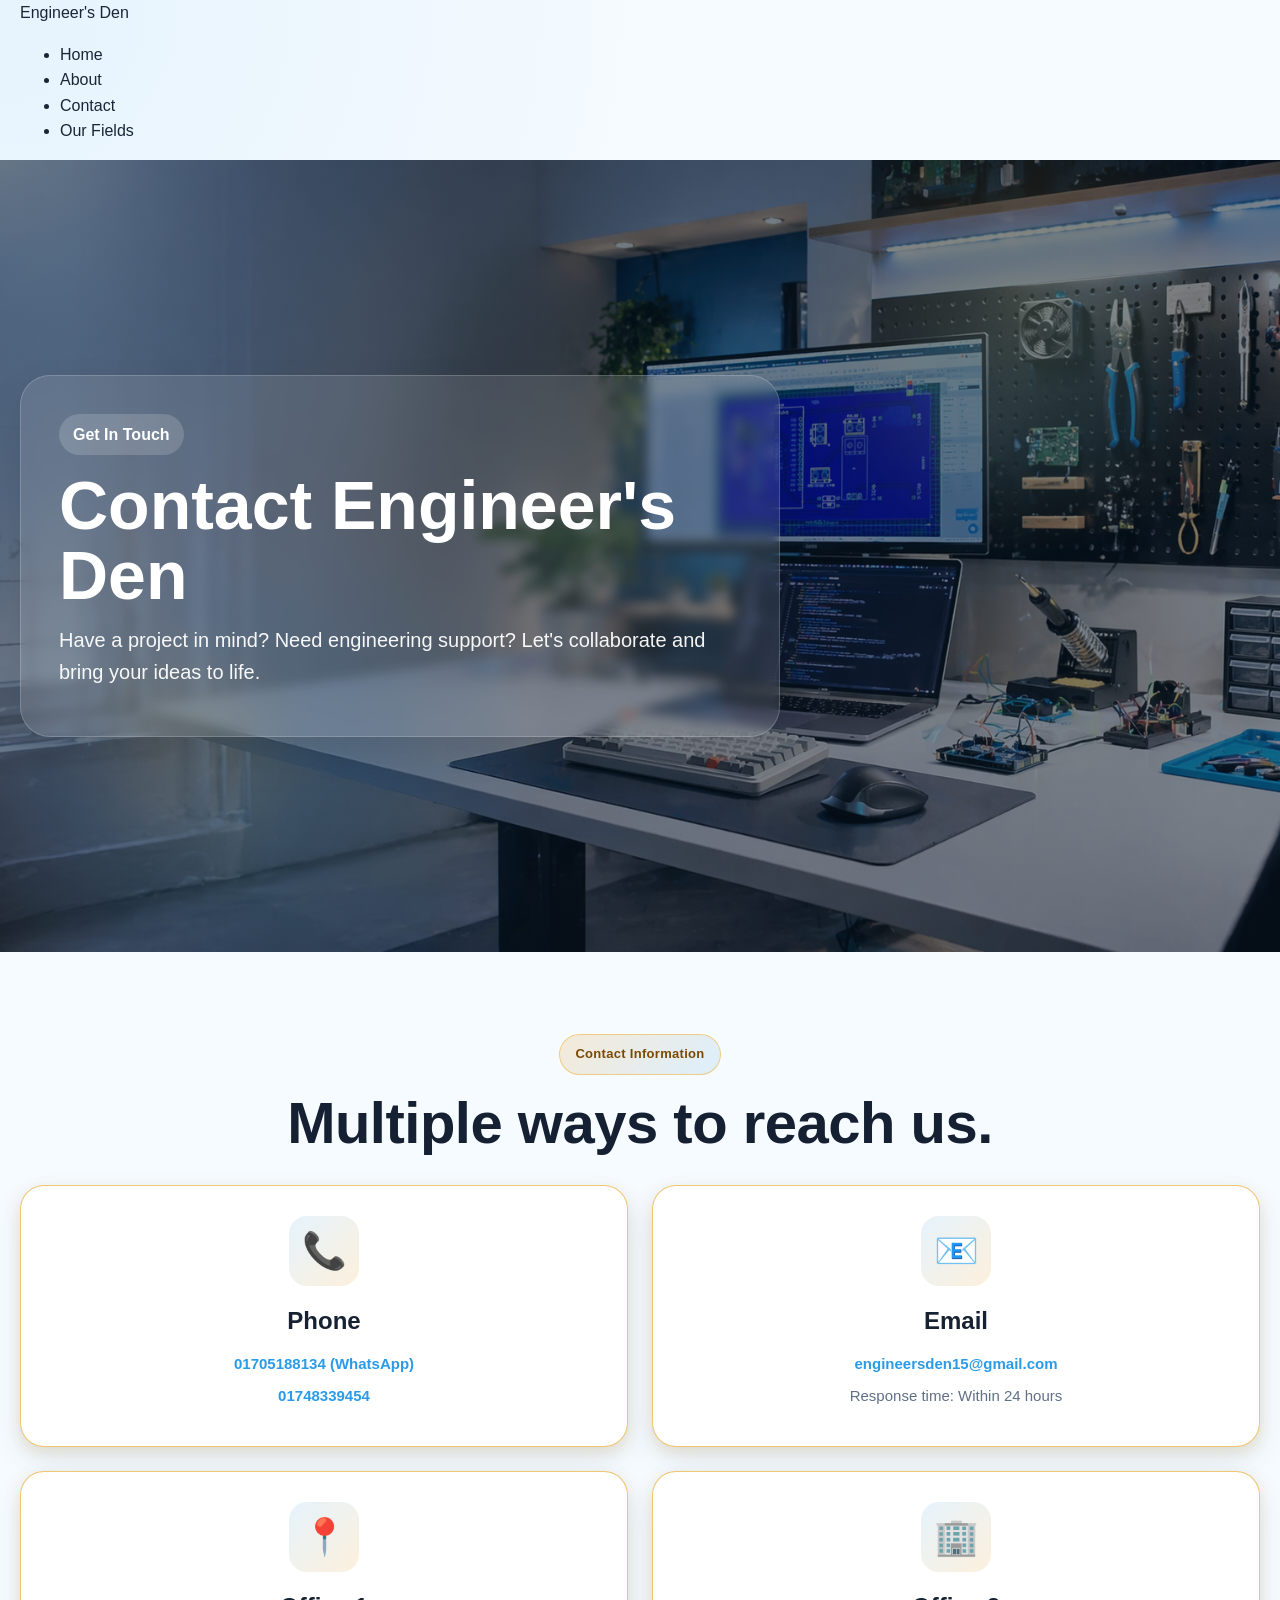
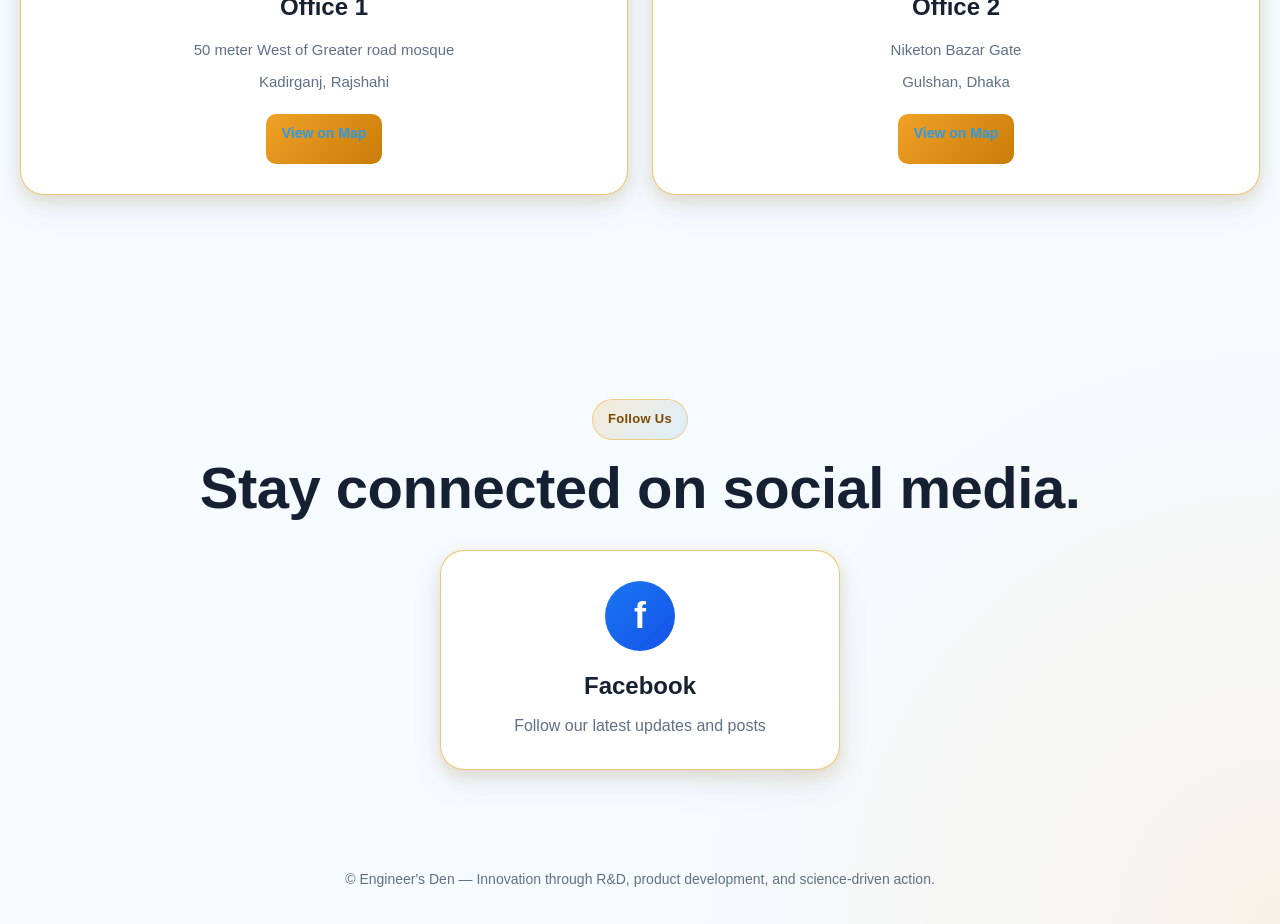
==== projects/contact/index.html @ 690d1295 "Add multi-page site structure with Contact US, Our Fields pages and internal linking" ====
<!DOCTYPE html>
<html lang="en">
<head>
  <meta charset="UTF-8" />
  <meta name="viewport" content="width=device-width, initial-scale=1.0" />
  <title>Contact Us | Engineer's Den</title>
  <meta name="description" content="Get in touch with Engineer's Den. Contact us for project inquiries, collaborations, and partnerships." />
  <link rel="stylesheet" href="../home/style.css" />
  <link rel="stylesheet" href="style.css" />
</head>
<body>

  <nav class="navbar">
    <div class="container navbar-container">
      <div class="nav-brand">
        <a href="../home/index.html">Engineer's Den</a>
      </div>
      <ul class="nav-links">
        <li><a href="../home/index.html">Home</a></li>
        <li><a href="../about/index.html">About</a></li>
        <li><a href="./index.html" class="active">Contact</a></li>
        <li><a href="../fields/index.html">Our Fields</a></li>
      </ul>
    </div>
  </nav>

  <section class="hero contact-hero">
    <div class="hero-overlay"></div>
    <div class="hero-glow hero-glow-1"></div>
    <div class="hero-glow hero-glow-2"></div>

    <div class="container hero-content">
      <div class="hero-box reveal hero-reveal">
        <div class="hero-badge">Get In Touch</div>
        <h1>Contact Engineer's Den</h1>
        <p class="hero-subtitle">
          Have a project in mind? Need engineering support? Let's collaborate and bring your ideas to life.
        </p>
      </div>
    </div>
  </section>

  <section class="section contact-details reveal">
    <div class="container">
      <div class="section-head">
        <div class="badge premium-badge">Contact Information</div>
        <h2 class="section-title premium-title">Multiple ways to reach us.</h2>
      </div>

      <div class="contact-info-grid">
        <div class="contact-info-card card gold-card reveal stagger">
          <div class="contact-icon">📞</div>
          <h3>Phone</h3>
          <p>
            <a href="https://wa.me/8801705188134" target="_blank" rel="noopener noreferrer">01705188134 (WhatsApp)</a>
          </p>
          <p>
            <a href="tel:01748339454">01748339454</a>
          </p>
        </div>

        <div class="contact-info-card card gold-card reveal stagger">
          <div class="contact-icon">📧</div>
          <h3>Email</h3>
          <p>
            <a href="mailto:engineersden15@gmail.com">engineersden15@gmail.com</a>
          </p>
          <p>Response time: Within 24 hours</p>
        </div>

        <div class="contact-info-card card gold-card reveal stagger">
          <div class="contact-icon">📍</div>
          <h3>Office 1</h3>
          <p>50 meter West of Greater road mosque</p>
          <p>Kadirganj, Rajshahi</p>
          <a href="https://maps.app.goo.gl/QsUctiAoa7hXpEz16" target="_blank" rel="noopener noreferrer" class="btn btn-small">View on Map</a>
        </div>

        <div class="contact-info-card card gold-card reveal stagger">
          <div class="contact-icon">🏢</div>
          <h3>Office 2</h3>
          <p>Niketon Bazar Gate</p>
          <p>Gulshan, Dhaka</p>
          <a href="#" class="btn btn-small">View on Map</a>
        </div>
      </div>
    </div>
  </section>

  <section class="section social-section reveal">
    <div class="container">
      <div class="section-head">
        <div class="badge premium-badge">Follow Us</div>
        <h2 class="section-title premium-title">Stay connected on social media.</h2>
      </div>

      <div class="social-links-grid">
        <a href="https://www.facebook.com/profile.php?id=61572656340205" target="_blank" rel="noopener noreferrer" class="social-card card gold-card reveal stagger">
          <div class="social-icon">f</div>
          <h3>Facebook</h3>
          <p>Follow our latest updates and posts</p>
        </a>
      </div>
    </div>
  </section>

  <div class="container">
    <div class="footer-note">
      © Engineer's Den — Innovation through R&D, product development, and science-driven action.
    </div>
  </div>

  <script src="../home/script.js"></script>
  <script src="script.js"></script>
</body>
</html>
---- projects/home/style.css ----
:root{
  --primary:#2a9be8;
  --primary-dark:#0b5fa9;
  --accent:#f0a126;
  --accent-dark:#c97c08;
  --accent-soft:#ffd595;
  --gold-line:#efc36c;
  --gold-shadow:rgba(194,129,19,0.24);
  --text:#1a2536;
  --text-strong:#0f172a;
  --muted:#607086;
  --bg:#f6fbff;
  --card:#ffffff;
  --border:#d9e7f5;
  --shadow:0 14px 34px rgba(25, 73, 124, 0.10);
  --radius:24px;
  --max:1240px;
}

*{box-sizing:border-box}
html{scroll-behavior:smooth}
body{
  margin:0;
  font-family: Arial, Helvetica, sans-serif;
  color:var(--text);
  background:
    radial-gradient(circle at top left, rgba(42,155,232,.08), transparent 25%),
    radial-gradient(circle at bottom right, rgba(240,161,38,.10), transparent 22%),
    var(--bg);
  line-height:1.6;
}

img{max-width:100%;display:block}
a{text-decoration:none;color:inherit}

.container{
  width:min(var(--max), calc(100% - 32px));
  margin:0 auto;
}

.section{
  padding:82px 0;
}

.card{
  background:var(--card);
  border:1px solid var(--border);
  border-radius:var(--radius);
  box-shadow:var(--shadow);
  transition:transform .35s ease, box-shadow .35s ease, border-color .35s ease;
}

.gold-panel{
  border:1.5px solid rgba(239,195,108,.95);
  box-shadow:
    0 18px 42px rgba(25,73,124,.10),
    0 8px 20px var(--gold-shadow);
}

.gold-card{
  border:1.5px solid rgba(239,195,108,.95);
  box-shadow:
    0 14px 32px rgba(25,73,124,.08),
    0 6px 16px rgba(194,129,19,.18);
}

.gold-card:hover,
.gold-panel:hover{
  box-shadow:
    0 20px 44px rgba(25,73,124,.12),
    0 10px 24px rgba(194,129,19,.24);
}

.badge{
  display:inline-block;
  padding:9px 15px;
  border-radius:999px;
  background:rgba(42,155,232,.10);
  color:var(--primary-dark);
  font-weight:700;
  font-size:13px;
  letter-spacing:.3px;
  margin-bottom:16px;
}

.premium-badge{
  background:linear-gradient(135deg, rgba(240,161,38,.18), rgba(42,155,232,.12));
  border:1px solid rgba(239,195,108,.8);
  color:#7b4a00;
}

.section-head,
.center-head{
  text-align:center;
  margin-bottom:30px;
}

.section-title{
  font-size:clamp(38px, 5.3vw, 58px);
  line-height:1.1;
  margin:0 0 14px;
  text-align:center;
  color:var(--text-strong);
  font-weight:800;
  letter-spacing:-.5px;
}

.premium-title{
  color:#152033;
  text-shadow:0 1px 0 rgba(255,255,255,.4);
}

.section-title.left{
  text-align:left;
}

.section-subtitle{
  max-width:820px;
  margin:0 auto;
  color:var(--muted);
  font-size:17px;
  text-align:center;
}

.mt-large{margin-top:46px}

.btn{
  display:inline-flex;
  align-items:center;
  justify-content:center;
  min-height:50px;
  padding:0 22px;
  border-radius:14px;
  font-weight:700;
  transition:transform .28s ease, box-shadow .28s ease, background .28s ease, border-color .28s ease;
}

.btn-primary{
  background:linear-gradient(135deg, var(--accent), var(--accent-dark));
  color:#fff;
  box-shadow:0 12px 24px rgba(240,161,38,.25);
}

.btn-primary:hover,
.btn-outline:hover{
  transform:translateY(-2px);
}

.btn-outline{
  border:2px solid rgba(255,255,255,.72);
  color:#fff;
  background:transparent;
}

.hero{
  position:relative;
  min-height:88vh;
  display:flex;
  align-items:center;
  background:
    linear-gradient(rgba(7,25,41,.55), rgba(7,25,41,.50)),
    url("images/bg1.jpg") center/cover no-repeat;
  overflow:hidden;
}

.hero-overlay{
  position:absolute;
  inset:0;
  background:
    radial-gradient(circle at 80% 20%, rgba(240,161,38,.18), transparent 20%),
    radial-gradient(circle at 20% 80%, rgba(42,155,232,.18), transparent 24%);
}

.hero-glow{
  position:absolute;
  border-radius:50%;
  filter:blur(40px);
  opacity:.55;
  animation:floatGlow 8s ease-in-out infinite;
  pointer-events:none;
}

.hero-glow-1{
  width:240px;
  height:240px;
  background:rgba(42,155,232,.22);
  top:12%;
  right:10%;
}

.hero-glow-2{
  width:180px;
  height:180px;
  background:rgba(240,161,38,.22);
  bottom:14%;
  left:8%;
  animation-delay:1.8s;
}

.hero-content{
  position:relative;
  z-index:2;
}

.hero-box{
  max-width:760px;
  background:rgba(255,255,255,.11);
  backdrop-filter: blur(6px);
  border:1px solid rgba(255,255,255,.18);
  border-radius:30px;
  padding:38px;
  box-shadow:0 20px 40px rgba(0,0,0,.12);
}

.hero-logo{
  width:120px;
  border-radius:18px;
  background:rgba(255,255,255,.96);
  padding:10px;
  margin-bottom:18px;
  animation:softPulse 5s ease-in-out infinite;
}

.hero h1{
  margin:0 0 14px;
  font-size:clamp(40px, 6vw, 68px);
  line-height:1.02;
  color:#fff;
}

.hero-subtitle{
  margin:0 0 10px;
  color:rgba(255,255,255,.95);
  font-size:20px;
  max-width:680px;
}

.hero-tagline{
  margin:0 0 24px;
  color:var(--accent-soft);
  font-weight:700;
  font-size:18px;
}

.hero-actions{
  display:flex;
  flex-wrap:wrap;
  gap:14px;
}

.hero-badge{
  display:inline-block;
  padding:8px 14px;
  border-radius:999px;
  background:rgba(255,255,255,.16);
  color:#fff;
  font-weight:700;
  margin-bottom:16px;
}

.themed-panel{
  position:relative;
  overflow:hidden;
  background:
    linear-gradient(rgba(246,251,255,.93), rgba(246,251,255,.95)),
    url("images/bg2.jpg") center/cover no-repeat;
}

.panel-overlay{
  position:absolute;
  inset:0;
  background:
    radial-gradient(circle at 15% 20%, rgba(240,161,38,.07), transparent 26%),
    radial-gradient(circle at 88% 18%, rgba(42,155,232,.07), transparent 24%);
  pointer-events:none;
}

.themed-panel .container{
  position:relative;
  z-index:1;
}

.cards-grid{
  display:grid;
  grid-template-columns:repeat(3,1fr);
  gap:24px;
}

.feature-card,
.audience-card{
  padding:30px 24px;
  text-align:center;
  background:rgba(255,255,255,.96);
}

.linked-card{
  transition:transform .35s ease, box-shadow .35s ease, border-color .35s ease;
}

.linked-card:hover{
  transform:translateY(-6px);
}

.icon{
  width:60px;
  height:60px;
  border-radius:18px;
  display:flex;
  align-items:center;
  justify-content:center;
  font-size:29px;
  margin:0 auto 16px;
  background:linear-gradient(135deg, rgba(42,155,232,.12), rgba(240,161,38,.16));
  transition:transform .3s ease;
}

.feature-card:hover .icon,
.audience-card:hover .icon,
.why-card:hover .icon{
  transform:scale(1.08) rotate(-4deg);
}

.feature-card h3,
.audience-card h3{
  margin:0 0 10px;
  font-size:26px;
  color:#162132;
}

.feature-card p,
.audience-card p{
  margin:0;
  color:var(--muted);
  text-align:justify;
  font-size:15px;
}

.center-action{
  text-align:center;
  margin-top:30px;
}

.ceo-section{
  position:relative;
  overflow:hidden;
}

.ceo-glitter{
  position:absolute;
  inset:0;
  pointer-events:none;
  background-image:
    radial-gradient(circle, rgba(255,211,132,.6) 0 1px, transparent 1.4px),
    radial-gradient(circle, rgba(255,255,255,.45) 0 1px, transparent 1.6px);
  background-size: 120px 120px, 180px 180px;
  animation:glitterMove 20s linear infinite;
  opacity:.35;
}

.ceo-wrap{
  display:grid;
  grid-template-columns:1.15fr .85fr;
  gap:26px;
  padding:28px;
  align-items:center;
  background:linear-gradient(135deg, #ffffff, #f9fcff);
}

.ceo-title{
  font-size:clamp(40px, 5vw, 58px);
  line-height:1.05;
}

.ceo-message p{
  margin:0 0 14px;
  color:var(--muted);
  text-align:justify;
}

.ceo-sign{
  margin-top:18px;
  padding-top:16px;
  border-top:1px solid rgba(239,195,108,.7);
  color:var(--primary-dark);
}

.fancy-sign strong{
  font-size:22px;
  letter-spacing:.3px;
}

.fancy-sign span{
  display:inline-block;
  margin-top:4px;
  font-weight:700;
}

.fancy-sign em{
  display:inline-block;
  margin-top:6px;
  color:var(--accent-dark);
  font-style:normal;
  font-weight:800;
  font-size:18px;
  letter-spacing:.5px;
}

.ceo-photo-block{
  display:flex;
  justify-content:center;
}

.ceo-photo-block img{
  width:min(100%, 360px);
  border-radius:24px;
  border:1.5px solid rgba(239,195,108,.95);
  background:#fff;
  box-shadow:
    0 18px 42px rgba(25,73,124,.10),
    0 8px 20px rgba(194,129,19,.22);
  transition:transform .35s ease, box-shadow .35s ease;
}

.ceo-photo-block img:hover{
  transform:translateY(-4px);
}

.carousel-wrap{
  position:relative;
  padding:24px 70px;
  overflow:hidden;
  background:linear-gradient(180deg, #ffffff, #fbfdff);
}

.carousel-track{
  display:flex;
  gap:20px;
  overflow-x:auto;
  scroll-behavior:smooth;
  scrollbar-width:none;
}

.carousel-track::-webkit-scrollbar{
  display:none;
}

.carousel-card{
  min-width:320px;
  max-width:320px;
  flex:0 0 320px;
  background:#fff;
  border:1.5px solid rgba(239,195,108,.95);
  border-radius:22px;
  overflow:hidden;
  box-shadow:
    0 14px 32px rgba(25,73,124,.08),
    0 6px 16px rgba(194,129,19,.18);
  transition:transform .35s ease, box-shadow .35s ease;
}

.carousel-card:hover{
  transform:translateY(-6px);
  box-shadow:
    0 20px 40px rgba(25,73,124,.16),
    0 10px 22px rgba(194,129,19,.22);
}

.carousel-card img{
  width:100%;
  height:220px;
  object-fit:cover;
  transition:transform .55s ease;
}

.carousel-card:hover img{
  transform:scale(1.04);
}

.carousel-info{
  padding:18px;
}

.carousel-info h3{
  margin:0;
  font-size:24px;
  text-align:center;
  color:#162132;
}

.carousel-btn{
  position:absolute;
  top:50%;
  transform:translateY(-50%);
  width:46px;
  height:46px;
  border:none;
  border-radius:50%;
  background:linear-gradient(135deg, var(--primary), var(--primary-dark));
  color:#fff;
  font-size:28px;
  cursor:pointer;
  box-shadow:var(--shadow);
  z-index:2;
  transition:transform .25s ease, opacity .25s ease;
}

.carousel-btn:hover{
  transform:translateY(-50%) scale(1.06);
}

.carousel-btn.prev{left:14px}
.carousel-btn.next{right:14px}

.why-grid{
  display:grid;
  grid-template-columns:repeat(4,1fr);
  gap:20px;
}

.why-card{
  padding:26px 22px;
  text-align:center;
  background:linear-gradient(180deg, #ffffff, #fdfcff);
}

.why-card h3{
  margin:0 0 10px;
  font-size:24px;
  color:#162132;
}

.why-card p{
  margin:0;
  color:var(--muted);
}

.trust-wrap{
  display:grid;
  grid-template-columns:1fr 1fr;
  gap:26px;
  padding:28px;
  align-items:center;
  background:linear-gradient(180deg, #ffffff, #fbfdff);
}

.trust-text p{
  margin:0;
  color:var(--muted);
  text-align:justify;
}

.trust-image img{
  border-radius:20px;
  border:1.5px solid rgba(239,195,108,.95);
  background:#fff;
  box-shadow:
    0 18px 42px rgba(25,73,124,.10),
    0 8px 20px rgba(194,129,19,.18);
  transition:transform .35s ease, box-shadow .35s ease;
}

.trust-image img:hover{
  transform:translateY(-4px);
}

.stats-grid{
  display:grid;
  grid-template-columns:repeat(3,1fr);
  gap:20px;
}

.stat-card{
  position:relative;
  padding:26px 20px;
  text-align:center;
  background:linear-gradient(135deg, #ffffff, #f8fbff);
  overflow:hidden;
}

.stat-card::before{
  content:"";
  position:absolute;
  inset:auto auto 0 0;
  width:100%;
  height:4px;
  background:linear-gradient(90deg, var(--accent), var(--primary));
}

.stat-icon{
  width:56px;
  height:56px;
  border-radius:18px;
  margin:0 auto 14px;
  display:flex;
  align-items:center;
  justify-content:center;
  font-size:28px;
  background:linear-gradient(135deg, rgba(240,161,38,.18), rgba(42,155,232,.14));
}

.stat-card .num{
  font-size:44px;
  font-weight:900;
  line-height:1;
  margin-bottom:10px;
  color:#12355b;
}

.stat-card .label{
  font-size:16px;
  font-weight:800;
  color:#20324d;
  line-height:1.35;
}

.contact-wrap{
  display:grid;
  grid-template-columns:1fr 1fr;
  gap:24px;
  align-items:stretch;
}

.contact-card{
  padding:28px;
  background:linear-gradient(180deg, #ffffff, #f8fbff);
}

.office-link{
  display:block;
}

.office-box{
  background:#fffdf8;
  border:1.5px solid rgba(239,195,108,.95);
  border-radius:18px;
  padding:18px;
  margin-top:18px;
  transition:transform .28s ease, box-shadow .28s ease;
}

.office-box:hover{
  transform:translateY(-2px);
  box-shadow:
    0 10px 22px rgba(16,58,100,.08),
    0 6px 16px rgba(194,129,19,.18);
}

.office-box h4{
  margin:0 0 8px;
  font-size:22px;
  text-align:center;
  color:#182235;
}

.office-box p{
  margin:0;
  color:var(--muted);
  text-align:center;
}

.orange-contact{
  padding:28px;
  background:linear-gradient(135deg, #f3a42a, #d98008);
  color:#fff;
  border-radius:24px;
  display:flex;
  flex-direction:column;
  justify-content:center;
}

.contact-main h3{
  margin:0 0 16px;
  font-size:34px;
  text-align:center;
}

.contact-main p{
  margin:0 0 20px;
  color:rgba(255,255,255,.94);
  text-align:center;
}

.contact-lines{
  display:grid;
  gap:12px;
  font-size:18px;
  font-weight:700;
  text-align:center;
}

.contact-lines a{
  color:#fff;
}

.social-row{
  margin-top:14px;
  display:flex;
  justify-content:center;
  align-items:center;
  gap:14px;
}

.fb-link{
  width:46px;
  height:46px;
  border-radius:50%;
  background:#fff;
  color:#1877f2;
  display:flex;
  align-items:center;
  justify-content:center;
  font-size:26px;
  font-weight:700;
  box-shadow:0 8px 18px rgba(0,0,0,0.15);
  transition:transform .25s ease, box-shadow .25s ease;
}

.fb-link:hover{
  transform:translateY(-2px) scale(1.04);
  box-shadow:0 12px 24px rgba(0,0,0,0.18);
}

.footer-note{
  text-align:center;
  color:var(--muted);
  font-size:14px;
  padding:16px 0 34px;
}

.reveal{
  opacity:0;
  transform:translateY(32px);
  transition:opacity .8s ease, transform .8s ease;
}

.reveal.visible{
  opacity:1;
  transform:translateY(0);
}

.hero-reveal{
  opacity:0;
  transform:translateY(22px);
  animation:heroFadeIn 1s ease forwards;
}

.stagger{
  transition-delay:var(--delay, 0s);
}

@keyframes heroFadeIn{
  to{
    opacity:1;
    transform:translateY(0);
  }
}

@keyframes floatGlow{
  0%,100%{
    transform:translate3d(0,0,0) scale(1);
  }
  50%{
    transform:translate3d(0,-14px,0) scale(1.05);
  }
}

@keyframes softPulse{
  0%,100%{
    box-shadow:0 8px 20px rgba(17,139,225,.10);
  }
  50%{
    box-shadow:0 12px 28px rgba(240,161,38,.18);
  }
}

@keyframes glitterMove{
  0%{
    background-position:0 0, 0 0;
  }
  100%{
    background-position:260px 180px, -180px 220px;
  }
}

@media (max-width: 1100px){
  .cards-grid,
  .why-grid,
  .stats-grid{
    grid-template-columns:repeat(2,1fr);
  }

  .ceo-wrap,
  .trust-wrap,
  .contact-wrap{
    grid-template-columns:1fr;
  }
}

@media (max-width: 700px){
  .section{
    padding:58px 0;
  }

  .hero{
    min-height:auto;
    padding:48px 0;
  }

  .hero-box{
    padding:24px;
  }

  .cards-grid,
  .why-grid,
  .stats-grid{
    grid-template-columns:1fr;
  }

  .carousel-wrap{
    padding:24px 18px;
  }

  .carousel-btn{
    display:none;
  }

  .carousel-card{
    min-width:85%;
    flex-basis:85%;
  }

  .section-title.left{
    text-align:center;
  }

  .ceo-title{
    text-align:center;
  }
}
---- projects/contact/style.css ----
.contact-hero {
  background:
    linear-gradient(rgba(7,25,41,.55), rgba(7,25,41,.50)),
    url("../home/images/bg1.jpg") center/cover no-repeat;
}

.contact-info-grid {
  display: grid;
  grid-template-columns: repeat(2, 1fr);
  gap: 24px;
  margin-bottom: 40px;
}

.contact-info-card {
  padding: 30px 24px;
  text-align: center;
}

.contact-icon {
  width: 70px;
  height: 70px;
  border-radius: 18px;
  display: flex;
  align-items: center;
  justify-content: center;
  font-size: 36px;
  margin: 0 auto 16px;
  background: linear-gradient(135deg, rgba(42,155,232,.12), rgba(240,161,38,.16));
}

.contact-info-card h3 {
  margin: 0 0 12px;
  font-size: 24px;
  color: #162132;
}

.contact-info-card p {
  margin: 8px 0;
  color: var(--muted);
  font-size: 15px;
}

.contact-info-card a {
  color: var(--primary);
  font-weight: 600;
  transition: color 0.3s ease;
}

.contact-info-card a:hover {
  color: var(--primary-dark);
}

.btn-small {
  display: inline-block;
  padding: 8px 16px;
  margin-top: 12px;
  background: linear-gradient(135deg, var(--accent), var(--accent-dark));
  color: #fff;
  border-radius: 10px;
  font-size: 14px;
  font-weight: 600;
}

.social-links-grid {
  display: grid;
  grid-template-columns: 1fr;
  max-width: 400px;
  margin: 0 auto;
}

.social-card {
  padding: 30px 24px;
  text-align: center;
  transition: transform 0.35s ease;
}

.social-card:hover {
  transform: translateY(-6px);
}

.social-icon {
  width: 70px;
  height: 70px;
  border-radius: 50%;
  display: flex;
  align-items: center;
  justify-content: center;
  font-size: 36px;
  margin: 0 auto 16px;
  background: linear-gradient(135deg, #1877f2, #1552e8);
  color: #fff;
  font-weight: 700;
}

.social-card h3 {
  margin: 0 0 8px;
  font-size: 24px;
  color: #162132;
}

.social-card p {
  margin: 0;
  color: var(--muted);
}

@media (max-width: 700px) {
  .contact-info-grid {
    grid-template-columns: 1fr;
  }
}
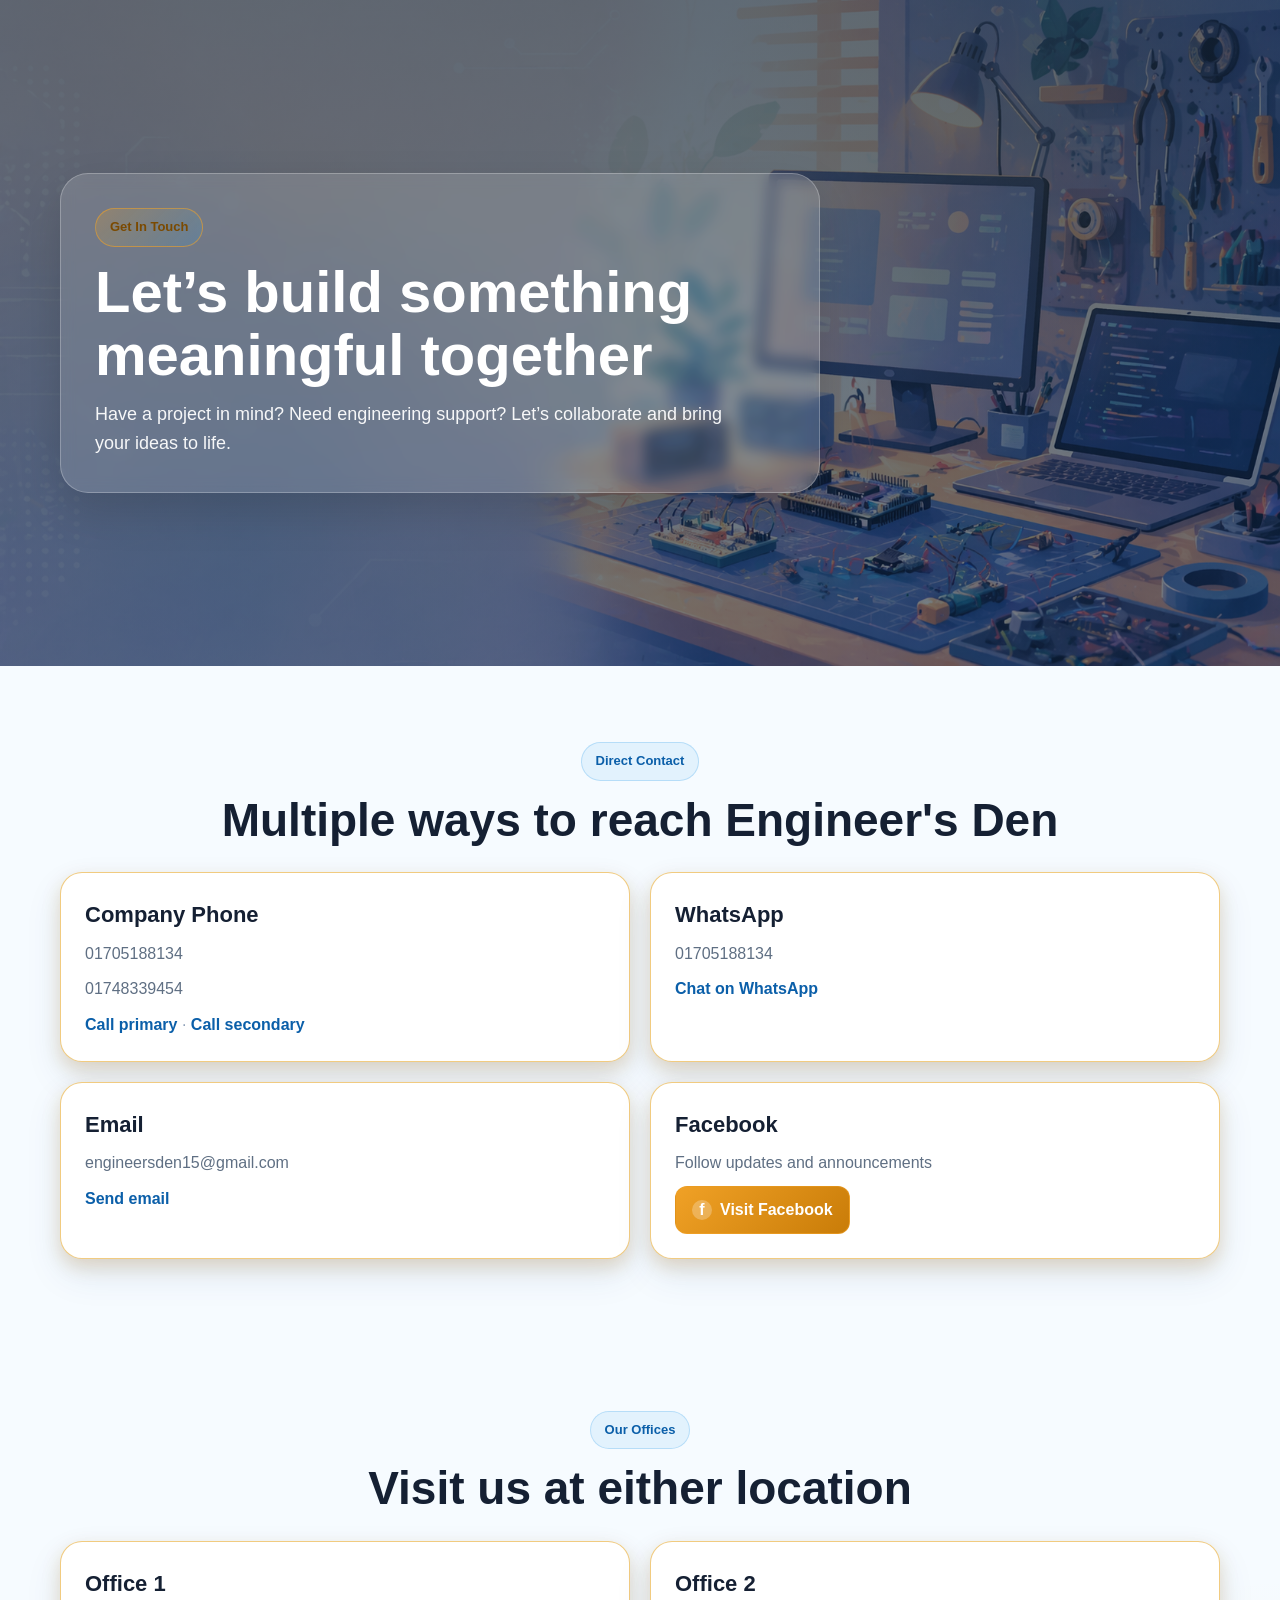
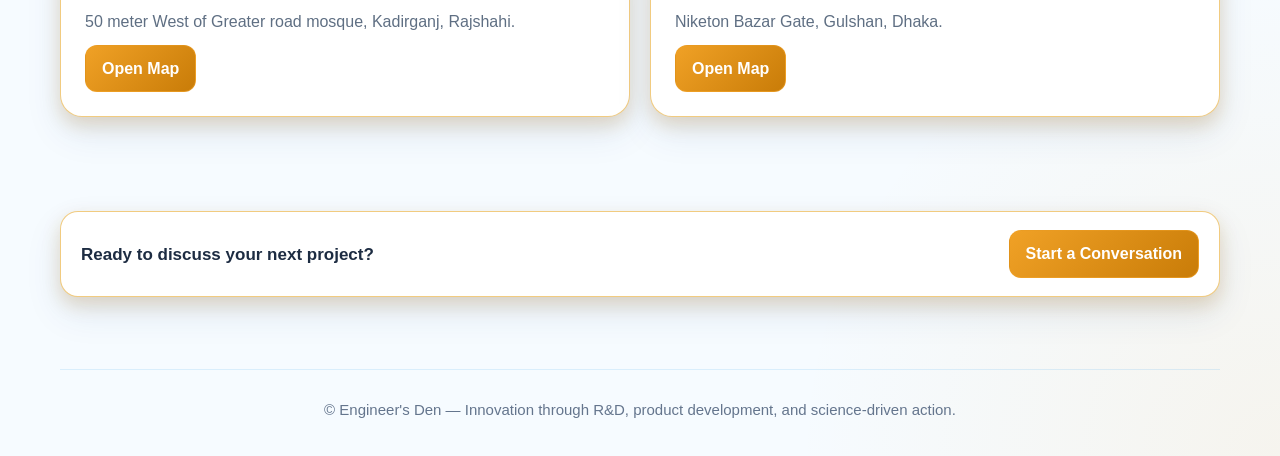
==== commit 73ffedcd: "Refine contact page with premium static layout and JSON-driven data" ====
--- a/projects/contact/index.html
+++ b/projects/contact/index.html
@@ -4,113 +4,107 @@
   <meta charset="UTF-8" />
   <meta name="viewport" content="width=device-width, initial-scale=1.0" />
   <title>Contact Us | Engineer's Den</title>
-  <meta name="description" content="Get in touch with Engineer's Den. Contact us for project inquiries, collaborations, and partnerships." />
-  <link rel="stylesheet" href="../home/style.css" />
+  <meta
+    name="description"
+    content="Get in touch with Engineer's Den for collaborations, project support, and engineering solutions."
+  />
   <link rel="stylesheet" href="style.css" />
 </head>
 <body>
+  <main>
+    <section class="hero reveal" id="hero">
+      <div class="hero-overlay" aria-hidden="true"></div>
+      <div class="container hero-content">
+        <div class="hero-card">
+          <span class="badge">Get In Touch</span>
+          <h1>Let’s build something meaningful together</h1>
+          <p>
+            Have a project in mind? Need engineering support? Let’s collaborate and bring your ideas to life.
+          </p>
+        </div>
+      </div>
+    </section>
 
-  <nav class="navbar">
-    <div class="container navbar-container">
-      <div class="nav-brand">
-        <a href="../home/index.html">Engineer's Den</a>
+    <section class="section reveal" id="direct-contact">
+      <div class="container">
+        <div class="section-head">
+          <span class="badge badge-light">Direct Contact</span>
+          <h2>Multiple ways to reach Engineer's Den</h2>
+        </div>
+
+        <div class="contact-grid">
+          <article class="info-card hover-lift">
+            <h3>Company Phone</h3>
+            <p id="primaryPhone"></p>
+            <p id="secondaryPhone"></p>
+            <a id="primaryPhoneLink" class="text-link" href="#">Call primary</a>
+            <span class="link-sep"> · </span>
+            <a id="secondaryPhoneLink" class="text-link" href="#">Call secondary</a>
+          </article>
+
+          <article class="info-card hover-lift">
+            <h3>WhatsApp</h3>
+            <p id="whatsappPhone"></p>
+            <a id="whatsappLink" class="text-link" href="#" target="_blank" rel="noopener noreferrer">Chat on WhatsApp</a>
+          </article>
+
+          <article class="info-card hover-lift">
+            <h3>Email</h3>
+            <p id="emailValue"></p>
+            <a id="emailLink" class="text-link" href="#">Send email</a>
+          </article>
+
+          <article class="info-card hover-lift">
+            <h3>Facebook</h3>
+            <p>Follow updates and announcements</p>
+            <a id="facebookLink" class="fb-button" href="#" target="_blank" rel="noopener noreferrer" aria-label="Open Engineer's Den Facebook">
+              <span class="fb-icon" aria-hidden="true">f</span>
+              <span>Visit Facebook</span>
+            </a>
+          </article>
+        </div>
       </div>
-      <ul class="nav-links">
-        <li><a href="../home/index.html">Home</a></li>
-        <li><a href="../about/index.html">About</a></li>
-        <li><a href="./index.html" class="active">Contact</a></li>
-        <li><a href="../fields/index.html">Our Fields</a></li>
-      </ul>
-    </div>
-  </nav>
+    </section>
 
-  <section class="hero contact-hero">
-    <div class="hero-overlay"></div>
-    <div class="hero-glow hero-glow-1"></div>
-    <div class="hero-glow hero-glow-2"></div>
+    <section class="section reveal" id="offices">
+      <div class="container">
+        <div class="section-head">
+          <span class="badge badge-light">Our Offices</span>
+          <h2>Visit us at either location</h2>
+        </div>
 
-    <div class="container hero-content">
-      <div class="hero-box reveal hero-reveal">
-        <div class="hero-badge">Get In Touch</div>
-        <h1>Contact Engineer's Den</h1>
-        <p class="hero-subtitle">
-          Have a project in mind? Need engineering support? Let's collaborate and bring your ideas to life.
-        </p>
+        <div class="office-grid">
+          <article class="office-card hover-lift">
+            <h3 id="office1Name"></h3>
+            <p id="office1Address"></p>
+            <a id="office1Map" class="map-btn" href="#" target="_blank" rel="noopener noreferrer">Open Map</a>
+          </article>
+
+          <article class="office-card hover-lift">
+            <h3 id="office2Name"></h3>
+            <p id="office2Address"></p>
+            <a id="office2Map" class="map-btn" href="#" target="_blank" rel="noopener noreferrer">Open Map</a>
+          </article>
+        </div>
+      </div>
+    </section>
+
+    <section class="cta-strip reveal" aria-label="Call to action">
+      <div class="container cta-wrap">
+        <p>Ready to discuss your next project?</p>
+        <a id="ctaWhatsapp" href="#" target="_blank" rel="noopener noreferrer" class="map-btn">Start a Conversation</a>
+      </div>
+    </section>
+  </main>
+
+  <footer>
+    <div class="container">
+      <div class="footer-note">
+        © Engineer's Den — Innovation through R&amp;D, product development, and science-driven action.
       </div>
     </div>
-  </section>
+  </footer>
 
-  <section class="section contact-details reveal">
-    <div class="container">
-      <div class="section-head">
-        <div class="badge premium-badge">Contact Information</div>
-        <h2 class="section-title premium-title">Multiple ways to reach us.</h2>
-      </div>
-
-      <div class="contact-info-grid">
-        <div class="contact-info-card card gold-card reveal stagger">
-          <div class="contact-icon">📞</div>
-          <h3>Phone</h3>
-          <p>
-            <a href="https://wa.me/8801705188134" target="_blank" rel="noopener noreferrer">01705188134 (WhatsApp)</a>
-          </p>
-          <p>
-            <a href="tel:01748339454">01748339454</a>
-          </p>
-        </div>
-
-        <div class="contact-info-card card gold-card reveal stagger">
-          <div class="contact-icon">📧</div>
-          <h3>Email</h3>
-          <p>
-            <a href="mailto:engineersden15@gmail.com">engineersden15@gmail.com</a>
-          </p>
-          <p>Response time: Within 24 hours</p>
-        </div>
-
-        <div class="contact-info-card card gold-card reveal stagger">
-          <div class="contact-icon">📍</div>
-          <h3>Office 1</h3>
-          <p>50 meter West of Greater road mosque</p>
-          <p>Kadirganj, Rajshahi</p>
-          <a href="https://maps.app.goo.gl/QsUctiAoa7hXpEz16" target="_blank" rel="noopener noreferrer" class="btn btn-small">View on Map</a>
-        </div>
-
-        <div class="contact-info-card card gold-card reveal stagger">
-          <div class="contact-icon">🏢</div>
-          <h3>Office 2</h3>
-          <p>Niketon Bazar Gate</p>
-          <p>Gulshan, Dhaka</p>
-          <a href="#" class="btn btn-small">View on Map</a>
-        </div>
-      </div>
-    </div>
-  </section>
-
-  <section class="section social-section reveal">
-    <div class="container">
-      <div class="section-head">
-        <div class="badge premium-badge">Follow Us</div>
-        <h2 class="section-title premium-title">Stay connected on social media.</h2>
-      </div>
-
-      <div class="social-links-grid">
-        <a href="https://www.facebook.com/profile.php?id=61572656340205" target="_blank" rel="noopener noreferrer" class="social-card card gold-card reveal stagger">
-          <div class="social-icon">f</div>
-          <h3>Facebook</h3>
-          <p>Follow our latest updates and posts</p>
-        </a>
-      </div>
-    </div>
-  </section>
-
-  <div class="container">
-    <div class="footer-note">
-      © Engineer's Den — Innovation through R&D, product development, and science-driven action.
-    </div>
-  </div>
-
-  <script src="../home/script.js"></script>
   <script src="script.js"></script>
 </body>
-</html>+</html>
--- a/projects/contact/style.css
+++ b/projects/contact/style.css
@@ -1,110 +1,288 @@
-.contact-hero {
+:root {
+  --primary: #2a9be8;
+  --primary-dark: #0b5fa9;
+  --accent: #f0a126;
+  --accent-dark: #c97c08;
+  --text: #162132;
+  --muted: #5f6f83;
+  --bg: #f6fbff;
+  --card: #ffffff;
+  --border: #d9e7f5;
+  --soft-shadow: 0 16px 36px rgba(25, 73, 124, 0.1);
+  --gold-shadow: rgba(194, 129, 19, 0.22);
+  --radius: 22px;
+  --max: 1160px;
+}
+
+* {
+  box-sizing: border-box;
+}
+
+html {
+  scroll-behavior: smooth;
+}
+
+body {
+  margin: 0;
+  font-family: Arial, Helvetica, sans-serif;
+  color: var(--text);
+  line-height: 1.6;
   background:
-    linear-gradient(rgba(7,25,41,.55), rgba(7,25,41,.50)),
-    url("../home/images/bg1.jpg") center/cover no-repeat;
-}
-
-.contact-info-grid {
+    radial-gradient(circle at top left, rgba(42, 155, 232, 0.07), transparent 24%),
+    radial-gradient(circle at bottom right, rgba(240, 161, 38, 0.08), transparent 20%),
+    var(--bg);
+}
+
+.container {
+  width: min(var(--max), calc(100% - 32px));
+  margin: 0 auto;
+}
+
+.hero {
+  position: relative;
+  min-height: 74vh;
   display: grid;
-  grid-template-columns: repeat(2, 1fr);
-  gap: 24px;
-  margin-bottom: 40px;
-}
-
-.contact-info-card {
-  padding: 30px 24px;
+  align-items: center;
+  background: url("images/contact-hero.png") center/cover no-repeat;
+  overflow: hidden;
+}
+
+.hero-overlay {
+  position: absolute;
+  inset: 0;
+  background:
+    linear-gradient(rgba(8, 26, 44, 0.64), rgba(8, 26, 44, 0.55)),
+    radial-gradient(circle at 80% 20%, rgba(240, 161, 38, 0.2), transparent 28%),
+    radial-gradient(circle at 20% 80%, rgba(42, 155, 232, 0.2), transparent 34%);
+}
+
+.hero-content {
+  position: relative;
+  z-index: 1;
+}
+
+.hero-card {
+  max-width: 760px;
+  background: rgba(255, 255, 255, 0.14);
+  border: 1px solid rgba(255, 255, 255, 0.25);
+  backdrop-filter: blur(7px);
+  box-shadow: 0 18px 44px rgba(0, 0, 0, 0.14);
+  border-radius: 28px;
+  padding: 34px;
+}
+
+.badge {
+  display: inline-block;
+  padding: 8px 14px;
+  border-radius: 999px;
+  background: linear-gradient(135deg, rgba(240, 161, 38, 0.24), rgba(42, 155, 232, 0.18));
+  border: 1px solid rgba(240, 161, 38, 0.58);
+  color: #7b4a00;
+  font-weight: 700;
+  font-size: 13px;
+  margin-bottom: 14px;
+}
+
+.badge-light {
+  background: rgba(42, 155, 232, 0.09);
+  border: 1px solid rgba(42, 155, 232, 0.24);
+  color: var(--primary-dark);
+}
+
+.hero-card h1 {
+  margin: 0 0 14px;
+  color: #fff;
+  font-size: clamp(34px, 5.2vw, 58px);
+  line-height: 1.08;
+}
+
+.hero-card p {
+  margin: 0;
+  max-width: 640px;
+  color: rgba(255, 255, 255, 0.94);
+  font-size: 18px;
+}
+
+.section {
+  padding: 76px 0;
+}
+
+.section-head {
   text-align: center;
-}
-
-.contact-icon {
-  width: 70px;
-  height: 70px;
-  border-radius: 18px;
-  display: flex;
-  align-items: center;
-  justify-content: center;
-  font-size: 36px;
-  margin: 0 auto 16px;
-  background: linear-gradient(135deg, rgba(42,155,232,.12), rgba(240,161,38,.16));
-}
-
-.contact-info-card h3 {
-  margin: 0 0 12px;
-  font-size: 24px;
-  color: #162132;
-}
-
-.contact-info-card p {
-  margin: 8px 0;
+  margin-bottom: 26px;
+}
+
+.section-head h2 {
+  margin: 0;
+  font-size: clamp(30px, 4.4vw, 46px);
+  line-height: 1.12;
+  color: #152033;
+}
+
+.contact-grid,
+.office-grid {
+  display: grid;
+  grid-template-columns: repeat(2, minmax(0, 1fr));
+  gap: 20px;
+}
+
+.info-card,
+.office-card {
+  background: var(--card);
+  border: 1.5px solid rgba(239, 195, 108, 0.86);
+  border-radius: var(--radius);
+  box-shadow:
+    var(--soft-shadow),
+    0 8px 18px var(--gold-shadow);
+  padding: 24px;
+  transition: transform 0.26s ease, box-shadow 0.26s ease;
+}
+
+.info-card h3,
+.office-card h3 {
+  margin: 0 0 8px;
+  font-size: 22px;
+  color: #152033;
+}
+
+.info-card p,
+.office-card p {
+  margin: 0 0 10px;
   color: var(--muted);
-  font-size: 15px;
-}
-
-.contact-info-card a {
+}
+
+.text-link {
+  color: var(--primary-dark);
+  font-weight: 700;
+  text-decoration: none;
+}
+
+.text-link:hover {
   color: var(--primary);
-  font-weight: 600;
-  transition: color 0.3s ease;
-}
-
-.contact-info-card a:hover {
-  color: var(--primary-dark);
-}
-
-.btn-small {
-  display: inline-block;
-  padding: 8px 16px;
-  margin-top: 12px;
+}
+
+.link-sep {
+  color: #8ea0b8;
+}
+
+.fb-button,
+.map-btn {
+  display: inline-flex;
+  align-items: center;
+  gap: 8px;
+  border-radius: 12px;
+  border: 1px solid rgba(240, 161, 38, 0.58);
   background: linear-gradient(135deg, var(--accent), var(--accent-dark));
   color: #fff;
-  border-radius: 10px;
-  font-size: 14px;
-  font-weight: 600;
-}
-
-.social-links-grid {
-  display: grid;
-  grid-template-columns: 1fr;
-  max-width: 400px;
-  margin: 0 auto;
-}
-
-.social-card {
-  padding: 30px 24px;
+  padding: 10px 16px;
+  text-decoration: none;
+  font-weight: 700;
+  transition: transform 0.24s ease, box-shadow 0.24s ease, filter 0.24s ease;
+}
+
+.fb-icon {
+  width: 20px;
+  height: 20px;
+  border-radius: 50%;
+  display: inline-flex;
+  align-items: center;
+  justify-content: center;
+  background: rgba(255, 255, 255, 0.25);
+  font-weight: 700;
+}
+
+.fb-button:hover,
+.map-btn:hover {
+  transform: translateY(-2px);
+  box-shadow: 0 10px 20px rgba(240, 161, 38, 0.28);
+  filter: brightness(1.03);
+}
+
+.cta-strip {
+  padding: 18px 0 72px;
+}
+
+.cta-wrap {
+  background: #fff;
+  border: 1.5px solid rgba(239, 195, 108, 0.86);
+  border-radius: 18px;
+  padding: 18px 20px;
+  display: flex;
+  align-items: center;
+  justify-content: space-between;
+  gap: 14px;
+  box-shadow:
+    var(--soft-shadow),
+    0 8px 18px var(--gold-shadow);
+}
+
+.cta-wrap p {
+  margin: 0;
+  font-size: 17px;
+  color: #1d2c42;
+  font-weight: 700;
+}
+
+.footer-note {
   text-align: center;
-  transition: transform 0.35s ease;
-}
-
-.social-card:hover {
-  transform: translateY(-6px);
-}
-
-.social-icon {
-  width: 70px;
-  height: 70px;
-  border-radius: 50%;
-  display: flex;
-  align-items: center;
-  justify-content: center;
-  font-size: 36px;
-  margin: 0 auto 16px;
-  background: linear-gradient(135deg, #1877f2, #1552e8);
-  color: #fff;
-  font-weight: 700;
-}
-
-.social-card h3 {
-  margin: 0 0 8px;
-  font-size: 24px;
-  color: #162132;
-}
-
-.social-card p {
-  margin: 0;
-  color: var(--muted);
-}
-
-@media (max-width: 700px) {
-  .contact-info-grid {
+  padding: 28px 0 34px;
+  color: #64758d;
+  border-top: 1px solid rgba(42, 155, 232, 0.14);
+  font-size: 15px;
+}
+
+.reveal {
+  opacity: 0;
+  transform: translateY(20px);
+  transition: opacity 0.55s ease, transform 0.55s ease;
+}
+
+.reveal.visible {
+  opacity: 1;
+  transform: translateY(0);
+}
+
+.hover-lift:hover {
+  transform: translateY(-4px);
+  box-shadow:
+    0 20px 38px rgba(25, 73, 124, 0.13),
+    0 10px 22px rgba(194, 129, 19, 0.24);
+}
+
+@media (max-width: 850px) {
+  .hero {
+    min-height: 68vh;
+  }
+
+  .hero-card {
+    padding: 26px;
+  }
+
+  .contact-grid,
+  .office-grid {
     grid-template-columns: 1fr;
   }
-}+
+  .cta-wrap {
+    flex-direction: column;
+    align-items: flex-start;
+  }
+}
+
+@media (max-width: 520px) {
+  .container {
+    width: min(var(--max), calc(100% - 22px));
+  }
+
+  .section {
+    padding: 60px 0;
+  }
+
+  .hero-card h1 {
+    font-size: clamp(30px, 9vw, 42px);
+  }
+
+  .hero-card p {
+    font-size: 16px;
+  }
+}
